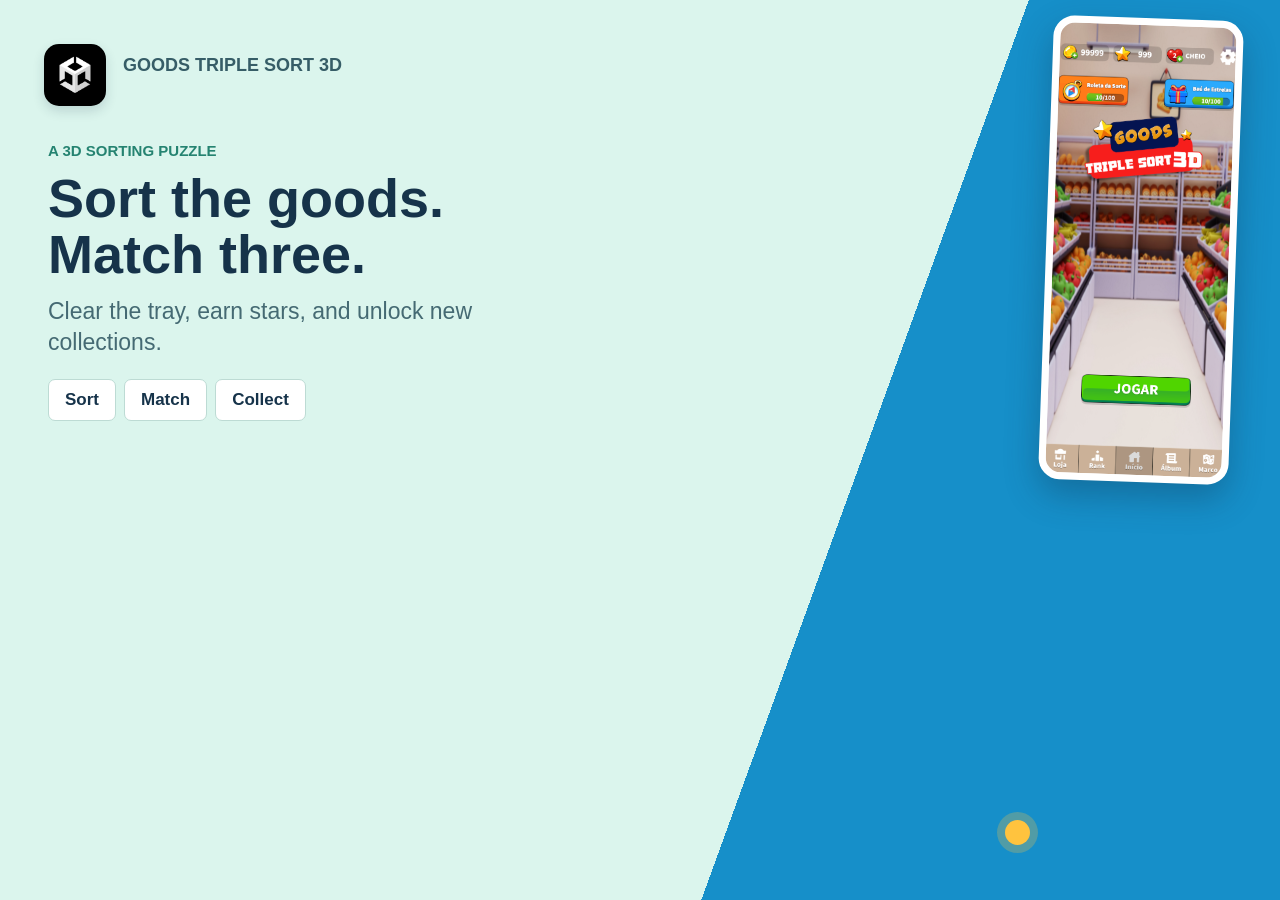
==== banner.html @ 2e865c8a "Add files via upload" ====
<!doctype html>
<html lang="en"><head><meta charset="utf-8"><meta name="viewport" content="width=1024,initial-scale=1"><link rel="icon" href="assets/app-icon.png"><title>Goods Triple Sort 3D · Feature Graphic</title><style>
*{box-sizing:border-box}html,body{margin:0;width:1024px;height:500px;overflow:hidden}body{font-family:Arial,"Segoe UI",sans-serif;color:#16334a;background:#dff5f1}.scene{position:absolute;inset:0;background:linear-gradient(110deg,#dbf5ed 0 64%,#168fc9 64% 100%)}.mark{position:absolute;left:44px;top:44px;width:62px;height:62px;border-radius:15px;object-fit:cover;box-shadow:0 5px 12px #16334a29}.name{position:absolute;left:123px;top:55px;font-size:18px;font-weight:800;color:#365d67}.copy{position:absolute;left:48px;top:142px;width:570px}.kicker{color:#258371;font-size:15px;font-weight:800;text-transform:uppercase}.headline{font-size:54px;line-height:1.03;font-weight:900;margin:12px 0 14px;max-width:550px}.sub{font-size:23px;line-height:1.32;color:#456a73;max-width:530px}.pill{display:inline-block;margin:22px 8px 0 0;padding:10px 16px;border-radius:7px;background:#fff;border:1px solid #bddbd4;font-weight:750;font-size:17px}.phone{position:absolute;right:44px;top:18px;height:464px;width:190px;padding:7px;background:#fff;border-radius:21px;box-shadow:0 15px 34px #102f4a55;transform:rotate(2deg)}.phone img{width:100%;height:100%;object-fit:cover;object-position:top;border-radius:15px}.spark{position:absolute;right:250px;bottom:55px;width:25px;height:25px;background:#ffc33e;border-radius:50%;box-shadow:0 0 0 8px #ffc33e40}
</style></head><body><div class="scene"></div><img class="mark" src="assets/app-icon.png" alt=""><div class="name">GOODS TRIPLE SORT 3D</div><div class="copy"><div class="kicker">A 3D sorting puzzle</div><div class="headline">Sort the goods.<br>Match three.</div><div class="sub">Clear the tray, earn stars, and unlock new collections.</div><span class="pill">Sort</span><span class="pill">Match</span><span class="pill">Collect</span></div><div class="spark"></div><div class="phone"><img src="assets/home.jpg" alt="Real game home screen"></div></body></html>
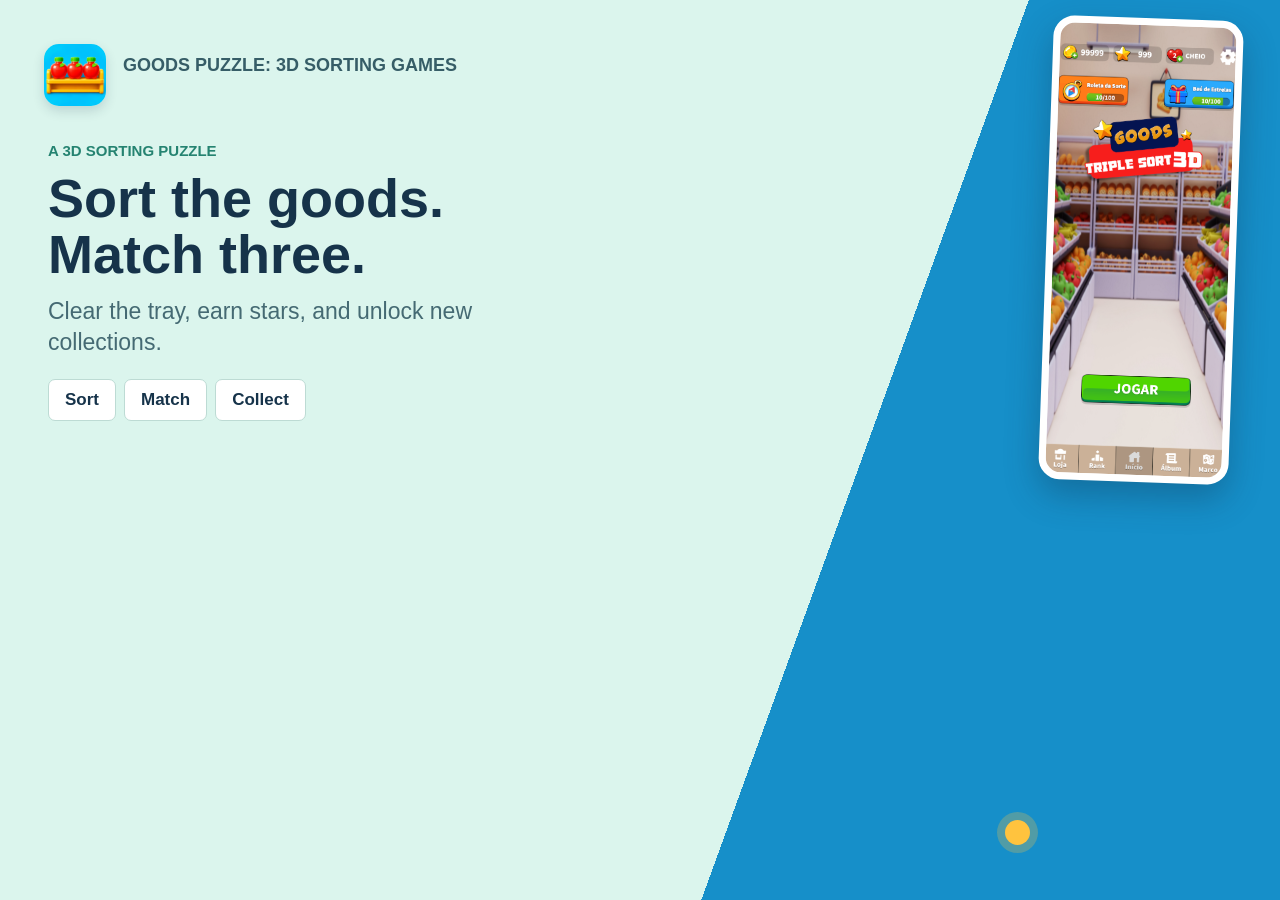
==== commit 675904ae: "Add files via upload" ====
--- a/banner.html
+++ b/banner.html
@@ -1,4 +1,4 @@
 <!doctype html>
-<html lang="en"><head><meta charset="utf-8"><meta name="viewport" content="width=1024,initial-scale=1"><link rel="icon" href="assets/app-icon.png"><title>Goods Triple Sort 3D · Feature Graphic</title><style>
+<html lang="en"><head><meta charset="utf-8"><meta name="viewport" content="width=1024,initial-scale=1"><link rel="icon" href="assets/app-icon.png"><title>Goods Puzzle: 3D Sorting Games · Feature Graphic</title><style>
 *{box-sizing:border-box}html,body{margin:0;width:1024px;height:500px;overflow:hidden}body{font-family:Arial,"Segoe UI",sans-serif;color:#16334a;background:#dff5f1}.scene{position:absolute;inset:0;background:linear-gradient(110deg,#dbf5ed 0 64%,#168fc9 64% 100%)}.mark{position:absolute;left:44px;top:44px;width:62px;height:62px;border-radius:15px;object-fit:cover;box-shadow:0 5px 12px #16334a29}.name{position:absolute;left:123px;top:55px;font-size:18px;font-weight:800;color:#365d67}.copy{position:absolute;left:48px;top:142px;width:570px}.kicker{color:#258371;font-size:15px;font-weight:800;text-transform:uppercase}.headline{font-size:54px;line-height:1.03;font-weight:900;margin:12px 0 14px;max-width:550px}.sub{font-size:23px;line-height:1.32;color:#456a73;max-width:530px}.pill{display:inline-block;margin:22px 8px 0 0;padding:10px 16px;border-radius:7px;background:#fff;border:1px solid #bddbd4;font-weight:750;font-size:17px}.phone{position:absolute;right:44px;top:18px;height:464px;width:190px;padding:7px;background:#fff;border-radius:21px;box-shadow:0 15px 34px #102f4a55;transform:rotate(2deg)}.phone img{width:100%;height:100%;object-fit:cover;object-position:top;border-radius:15px}.spark{position:absolute;right:250px;bottom:55px;width:25px;height:25px;background:#ffc33e;border-radius:50%;box-shadow:0 0 0 8px #ffc33e40}
-</style></head><body><div class="scene"></div><img class="mark" src="assets/app-icon.png" alt=""><div class="name">GOODS TRIPLE SORT 3D</div><div class="copy"><div class="kicker">A 3D sorting puzzle</div><div class="headline">Sort the goods.<br>Match three.</div><div class="sub">Clear the tray, earn stars, and unlock new collections.</div><span class="pill">Sort</span><span class="pill">Match</span><span class="pill">Collect</span></div><div class="spark"></div><div class="phone"><img src="assets/home.jpg" alt="Real game home screen"></div></body></html>
+</style></head><body><div class="scene"></div><img class="mark" src="assets/app-icon.png" alt=""><div class="name">GOODS PUZZLE: 3D SORTING GAMES</div><div class="copy"><div class="kicker">A 3D sorting puzzle</div><div class="headline">Sort the goods.<br>Match three.</div><div class="sub">Clear the tray, earn stars, and unlock new collections.</div><span class="pill">Sort</span><span class="pill">Match</span><span class="pill">Collect</span></div><div class="spark"></div><div class="phone"><img src="assets/home.jpg" alt="Real game home screen"></div></body></html>
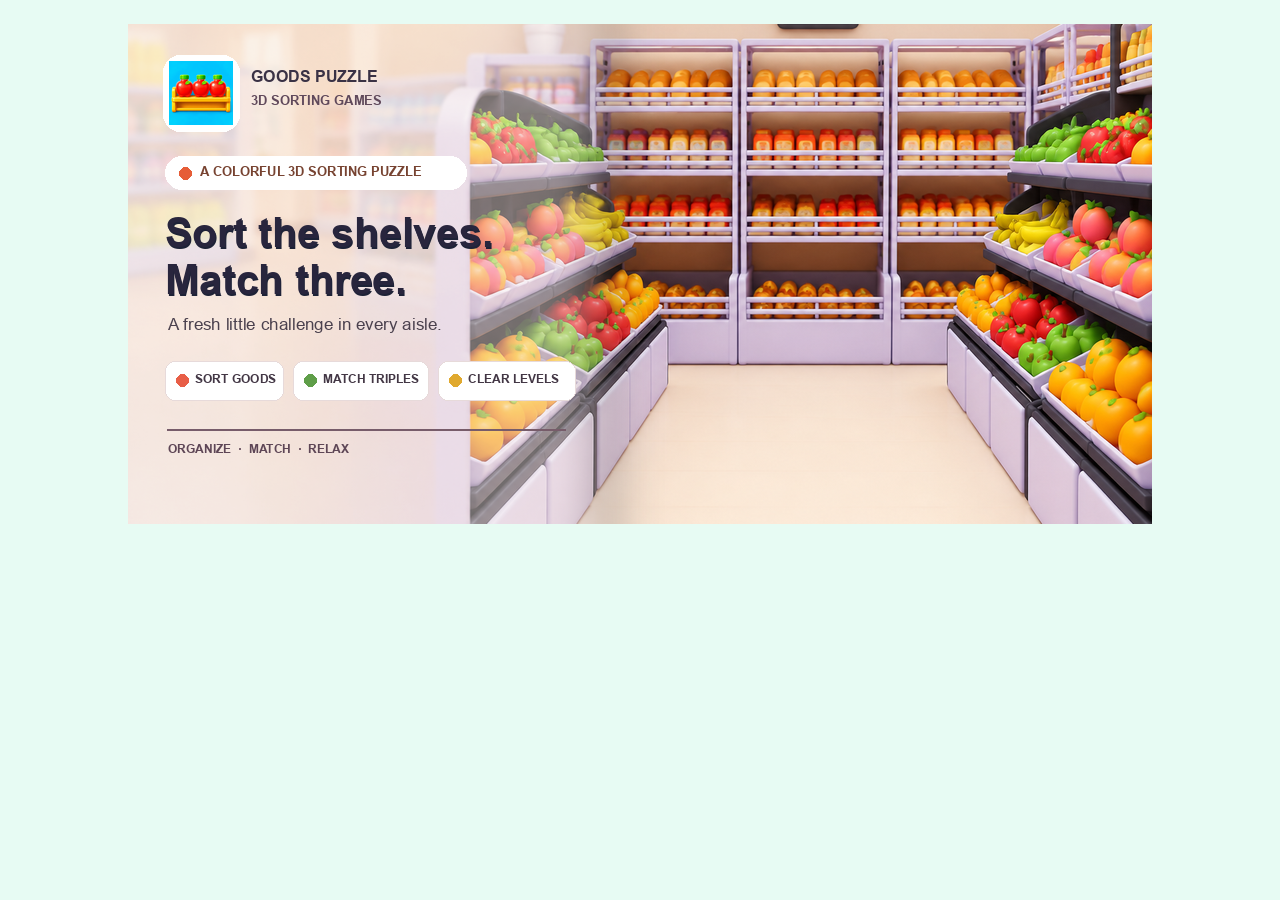
==== commit 72e33e0a: "Add files via upload" ====
--- a/banner.html
+++ b/banner.html
@@ -1,4 +1,18 @@
 <!doctype html>
-<html lang="en"><head><meta charset="utf-8"><meta name="viewport" content="width=1024,initial-scale=1"><link rel="icon" href="assets/app-icon.png"><title>Goods Puzzle: 3D Sorting Games · Feature Graphic</title><style>
-*{box-sizing:border-box}html,body{margin:0;width:1024px;height:500px;overflow:hidden}body{font-family:Arial,"Segoe UI",sans-serif;color:#16334a;background:#dff5f1}.scene{position:absolute;inset:0;background:linear-gradient(110deg,#dbf5ed 0 64%,#168fc9 64% 100%)}.mark{position:absolute;left:44px;top:44px;width:62px;height:62px;border-radius:15px;object-fit:cover;box-shadow:0 5px 12px #16334a29}.name{position:absolute;left:123px;top:55px;font-size:18px;font-weight:800;color:#365d67}.copy{position:absolute;left:48px;top:142px;width:570px}.kicker{color:#258371;font-size:15px;font-weight:800;text-transform:uppercase}.headline{font-size:54px;line-height:1.03;font-weight:900;margin:12px 0 14px;max-width:550px}.sub{font-size:23px;line-height:1.32;color:#456a73;max-width:530px}.pill{display:inline-block;margin:22px 8px 0 0;padding:10px 16px;border-radius:7px;background:#fff;border:1px solid #bddbd4;font-weight:750;font-size:17px}.phone{position:absolute;right:44px;top:18px;height:464px;width:190px;padding:7px;background:#fff;border-radius:21px;box-shadow:0 15px 34px #102f4a55;transform:rotate(2deg)}.phone img{width:100%;height:100%;object-fit:cover;object-position:top;border-radius:15px}.spark{position:absolute;right:250px;bottom:55px;width:25px;height:25px;background:#ffc33e;border-radius:50%;box-shadow:0 0 0 8px #ffc33e40}
-</style></head><body><div class="scene"></div><img class="mark" src="assets/app-icon.png" alt=""><div class="name">GOODS PUZZLE: 3D SORTING GAMES</div><div class="copy"><div class="kicker">A 3D sorting puzzle</div><div class="headline">Sort the goods.<br>Match three.</div><div class="sub">Clear the tray, earn stars, and unlock new collections.</div><span class="pill">Sort</span><span class="pill">Match</span><span class="pill">Collect</span></div><div class="spark"></div><div class="phone"><img src="assets/home.jpg" alt="Real game home screen"></div></body></html>
+<html lang="en">
+<head>
+  <meta charset="utf-8">
+  <meta name="viewport" content="width=device-width,initial-scale=1">
+  <meta name="description" content="Google Play feature graphic for Goods Puzzle: 3D Sorting Games.">
+  <title>Goods Puzzle: 3D Sorting Games · Feature Graphic</title>
+  <style>
+    * { box-sizing: border-box; }
+    html, body { margin: 0; min-height: 100%; background: #e7fbf3; }
+    body { display: grid; place-items: center; padding: 24px; }
+    img { display: block; width: min(100%, 1024px); height: auto; aspect-ratio: 1024 / 500; }
+  </style>
+</head>
+<body>
+  <img src="assets/store-feature-graphic-1024x500.png" alt="Goods Puzzle: 3D Sorting Games feature graphic showing colorful supermarket shelves and matching goods">
+</body>
+</html>
